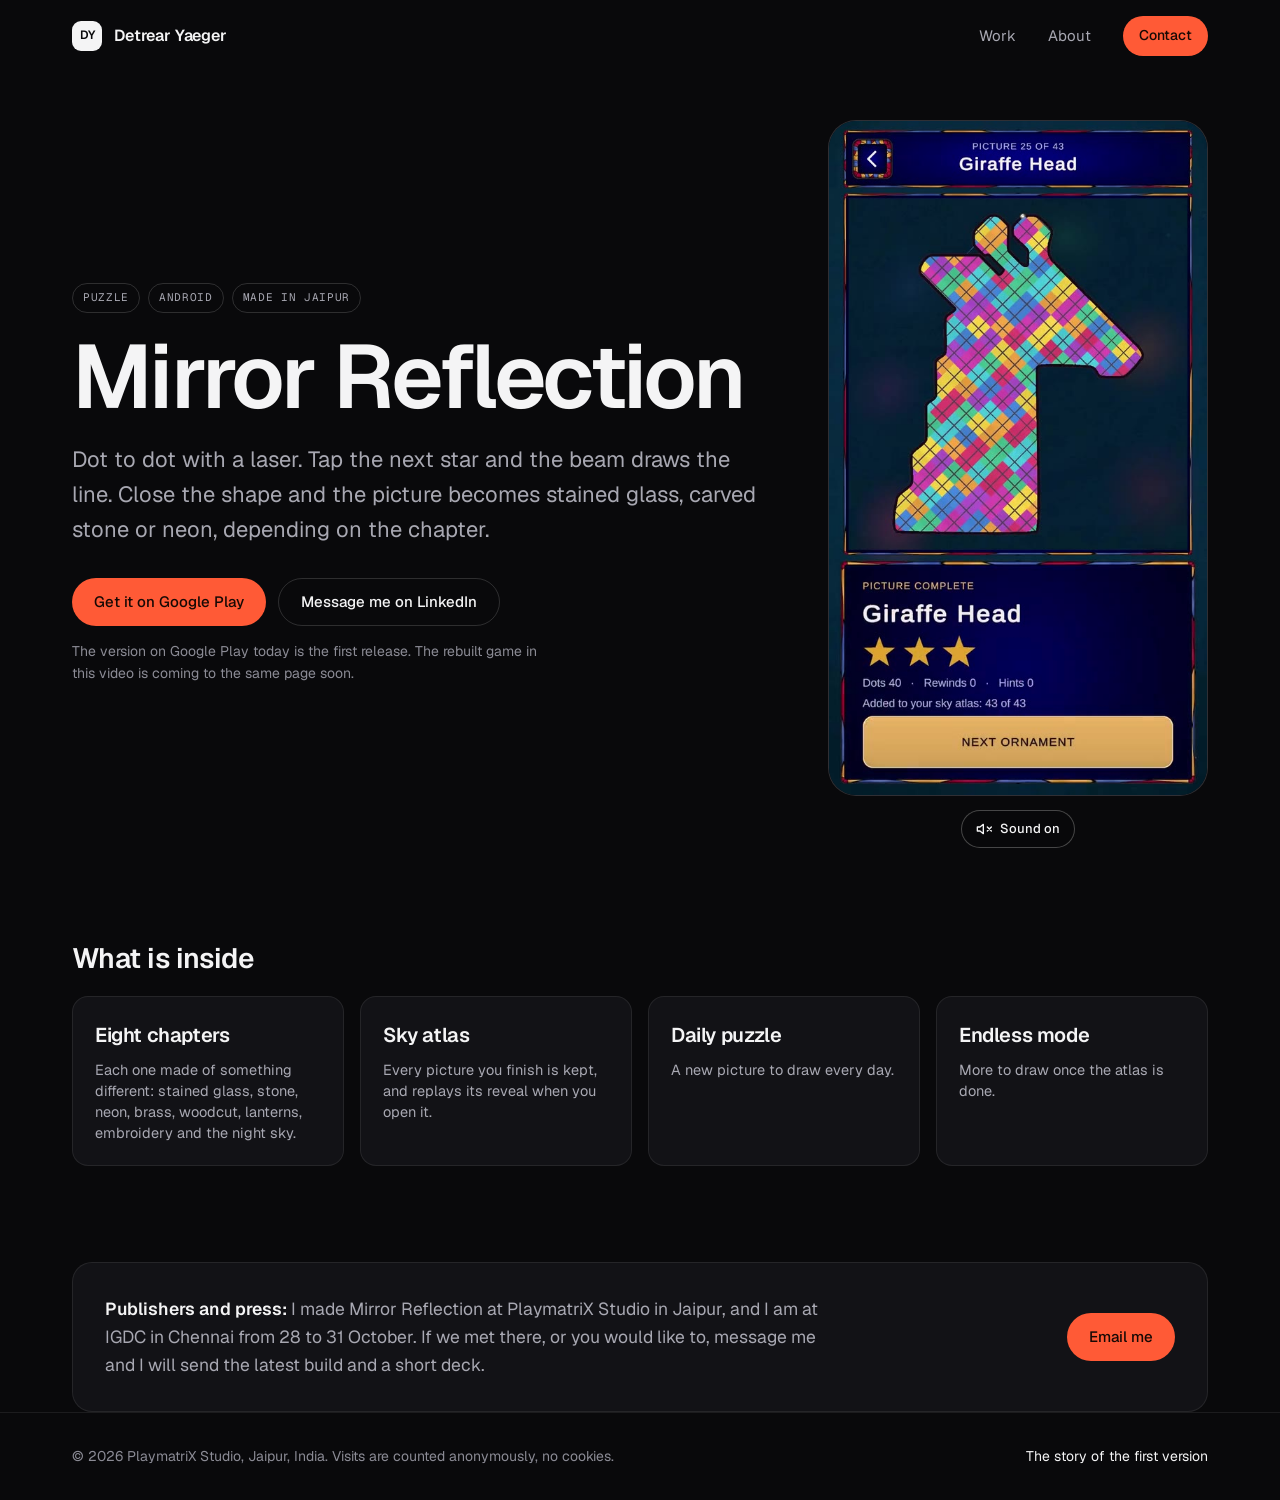
==== mirror/index.html @ 01a543ed "Add /mirror/ page for the IGDC visiting card QR code Gameplay video of the rebuild with a sound togg" ====
<!DOCTYPE html>
<html lang="en">
<head>
<meta charset="UTF-8">
<meta name="viewport" content="width=device-width, initial-scale=1.0">
<title>Mirror Reflection | Laser dot to dot puzzle</title>
<meta name="description" content="Dot to dot with a laser. Tap the next star, the beam draws the line, and every finished picture becomes stained glass, carved stone or neon. A puzzle game from PlaymatriX Studio, Jaipur.">
<meta name="theme-color" content="#09090b">
<link rel="canonical" href="https://aayush-jangir.github.io/mirror/">
<meta property="og:type" content="website">
<meta property="og:url" content="https://aayush-jangir.github.io/mirror/">
<meta property="og:title" content="Mirror Reflection | Laser dot to dot puzzle">
<meta property="og:description" content="Tap the next star, the beam draws the line, and every finished picture becomes stained glass, carved stone or neon.">
<meta property="og:image" content="https://aayush-jangir.github.io/mirror/rebuild-poster.jpg">
<meta name="twitter:card" content="summary_large_image">
<link rel="icon" href="data:image/svg+xml,%3Csvg xmlns='http://www.w3.org/2000/svg' viewBox='0 0 64 64'%3E%3Crect width='64' height='64' rx='16' fill='%23f4f4f5'/%3E%3Ctext x='32' y='42' font-family='Arial,sans-serif' font-weight='700' font-size='26' text-anchor='middle' fill='%2309090b'%3EDY%3C/text%3E%3C/svg%3E">
<link rel="preload" as="font" type="font/woff2" href="../assets/fonts/geist-latin.woff2" crossorigin>
<link rel="stylesheet" href="../assets/site.css">
<style>
.mr{padding:calc(var(--nav) + 48px) 0 0}
.mr-grid{display:grid;grid-template-columns:1fr 380px;gap:64px;align-items:center}
.mr h1{font-size:clamp(44px,7vw,96px);margin:18px 0 20px}
.mr .lede{font-size:clamp(18px,1.8vw,22px);max-width:46ch}
.mr-cta{display:flex;gap:12px;flex-wrap:wrap;margin-top:30px}
.mr-note{margin-top:14px;font-size:14px;color:var(--faint);max-width:52ch}
.phone{position:relative;width:100%;max-width:380px;margin:0 auto;border-radius:28px;overflow:hidden;border:1px solid var(--line-2);background:#0b0b10;aspect-ratio:9/16}
.phone video{display:block;width:100%;height:100%;object-fit:cover}
.sound{margin:14px auto 0;height:38px;padding:0 14px;border-radius:999px;border:1px solid rgba(255,255,255,.25);background:rgba(9,9,11,.72);color:#f4f4f5;font:500 13px/1 var(--sans,inherit);cursor:pointer;display:flex;align-items:center;gap:8px}
.sound svg{width:16px;height:16px}
.tiles{display:grid;grid-template-columns:repeat(4,1fr);gap:16px}
.tiles div{border:1px solid var(--line);border-radius:16px;padding:22px;background:var(--panel)}
.tiles b{display:block;font-size:20px;font-weight:600;letter-spacing:-.02em}
.tiles span{display:block;margin-top:8px;font-size:14.5px;color:var(--muted);line-height:1.45}
.mr-sec{padding-top:96px}
.mr-sec h2{font-size:28px;letter-spacing:-.02em;margin-bottom:24px}
.mr-pub{border:1px solid var(--line);border-radius:20px;padding:32px;background:var(--panel);display:grid;grid-template-columns:1fr auto;gap:24px;align-items:center}
.mr-pub p{font-size:17.5px;color:var(--muted);max-width:60ch}
.mr-pub p b{color:var(--text);font-weight:600}
@media (max-width:900px){
  .mr-grid{grid-template-columns:1fr;gap:36px}
  .mr-media{order:-1}
  .phone{max-width:320px}
  .tiles{grid-template-columns:1fr 1fr}
  .mr-pub{grid-template-columns:1fr}
}
@media (max-width:480px){.tiles{grid-template-columns:1fr}.mr{padding-top:calc(var(--nav) + 24px)}.mr h1{margin-top:6px}.phone{width:min(300px,calc(58vh * 9 / 16))}}
</style>
<script>try{if(/[?&]notrack=1/.test(location.search))localStorage.setItem("umami.disabled","1");if(/[?&]notrack=0/.test(location.search))localStorage.removeItem("umami.disabled")}catch(e){}</script>
<script defer src="https://cloud.umami.is/script.js" data-website-id="705c406c-0e98-4e67-8807-836dae8fff15" data-domains="aayush-jangir.github.io"></script>
</head>
<body>
<header class="nav">
  <div class="wrap">
    <a href="../" class="logo" aria-label="Detrear Yaeger, home"><i>DY</i>Detrear Yaeger</a>
    <nav class="nav-links" id="navLinks">
      <a href="../#work">Work</a>
      <a href="../#about">About</a>
      <a href="../#contact" class="btn btn-accent btn-sm">Contact</a>
    </nav>
    <button class="menu" aria-label="Open menu" aria-expanded="false" aria-controls="navLinks"><svg viewBox="0 0 24 24" width="20" height="20" fill="none" stroke="currentColor" stroke-width="2" stroke-linecap="round"><path d="M4 7h16M4 12h16M4 17h16"/></svg></button>
  </div>
</header>
<main>
<section class="mr">
  <div class="wrap mr-grid">
    <div>
      <div class="tags"><span class="tag">Puzzle</span><span class="tag">Android</span><span class="tag">Made in Jaipur</span></div>
      <h1>Mirror Reflection</h1>
      <p class="lede">Dot to dot with a laser. Tap the next star and the beam draws the line. Close the shape and the picture becomes stained glass, carved stone or neon, depending on the chapter.</p>
      <div class="mr-cta">
        <a class="btn btn-accent" href="https://play.google.com/store/apps/details?id=com.playmatrixstudio.mirrorreflection" target="_blank" rel="noopener" data-umami-event="play-click" data-umami-event-page="mirror-qr">Get it on Google Play</a>
        <a class="btn btn-line" href="https://www.linkedin.com/in/aayush-jangir-20b62a202" target="_blank" rel="noopener" data-umami-event="outbound-linkedin" data-umami-event-page="mirror-qr">Message me on LinkedIn</a>
      </div>
      <p class="mr-note" id="playNote">The version on Google Play today is the first release. The rebuilt game in this video is coming to the same page soon.</p>
    </div>
    <div class="mr-media">
      <div class="phone">
        <video id="clip" src="rebuild.mp4" poster="rebuild-poster.jpg" autoplay muted loop playsinline preload="metadata" aria-label="Mirror Reflection gameplay: a heart and a stained glass giraffe drawn with a laser, then the sky atlas"></video>
      </div>
      <button class="sound" id="sound" type="button" aria-pressed="false"><svg viewBox="0 0 24 24" fill="none" stroke="currentColor" stroke-width="2" stroke-linecap="round" stroke-linejoin="round"><path d="M11 5 6 9H2v6h4l5 4z"/><path d="m23 9-6 6M17 9l6 6"/></svg><span>Sound on</span></button>
    </div>
  </div>
</section>

<section class="wrap mr-sec">
  <h2>What is inside</h2>
  <div class="tiles">
    <div><b>Eight chapters</b><span>Each one made of something different: stained glass, stone, neon, brass, woodcut, lanterns, embroidery and the night sky.</span></div>
    <div><b>Sky atlas</b><span>Every picture you finish is kept, and replays its reveal when you open it.</span></div>
    <div><b>Daily puzzle</b><span>A new picture to draw every day.</span></div>
    <div><b>Endless mode</b><span>More to draw once the atlas is done.</span></div>
  </div>
</section>

<section class="wrap mr-sec">
  <div class="mr-pub">
    <p><b>Publishers and press:</b> I made Mirror Reflection at PlaymatriX Studio in Jaipur, and I am at IGDC in Chennai from 28 to 31 October. If we met there, or you would like to, message me and I will send the latest build and a short deck.</p>
    <a class="btn btn-accent" href="mailto:detrearyaeger@gmail.com?subject=Mirror%20Reflection" data-umami-event="email-click" data-umami-event-door="mirror-qr">Email me</a>
  </div>
</section>
</main>
<footer>
  <div class="wrap">
    <span>© 2026 PlaymatriX Studio, Jaipur, India. Visits are counted anonymously, no cookies.</span>
    <span><a href="../work/mirror-reflection.html" style="color:var(--text)">The story of the first version</a></span>
  </div>
</footer>
<script src="../assets/site.js"></script>
<script>
(function(){
  var v=document.getElementById('clip'),b=document.getElementById('sound');
  if(!v||!b)return;
  b.addEventListener('click',function(){
    v.muted=!v.muted;
    if(!v.muted){v.currentTime=0;v.play();}
    b.setAttribute('aria-pressed',String(!v.muted));
    b.querySelector('span').textContent=v.muted?'Sound on':'Sound off';
    if(window.umami&&!v.muted)umami.track('mirror-sound');
  });
})();
</script>
</body>
</html>
---- assets/site.css ----
/* Detrear Yaeger portfolio. One family (Geist), one accent, footage carries the colour. */
@font-face{font-family:'Geist';font-style:normal;font-weight:400 600;font-display:swap;src:url(fonts/geist-latin.woff2) format('woff2')}
@font-face{font-family:'Geist Mono';font-style:normal;font-weight:400 500;font-display:swap;src:url(fonts/geist-mono-latin.woff2) format('woff2')}
:root{
  --bg:#09090b;--bg-2:#0e0e11;--panel:#121216;--panel-2:#17171c;
  --line:rgba(255,255,255,.08);--line-2:rgba(255,255,255,.15);
  --text:#f4f4f5;--muted:#a8a8b2;--faint:#8b8b95;
  --accent:#ff5a36;--accent-2:#ff7a5c;--live:#3ddc84;
  --max:1200px;--r:16px;
  --sans:'Geist',system-ui,-apple-system,'Segoe UI',sans-serif;--mono:'Geist Mono',ui-monospace,Consolas,monospace;
  --nav:72px;
}
*{box-sizing:border-box;margin:0;padding:0;-webkit-user-select:none;user-select:none}
input,textarea{-webkit-user-select:text;user-select:text}
::selection{background:transparent}
img,svg,video{-webkit-user-drag:none;user-drag:none;display:block;max-width:100%}
html{scroll-behavior:smooth;-webkit-text-size-adjust:100%}
[id]{scroll-margin-top:calc(var(--nav) + 40px)}
body{background:var(--bg);color:var(--text);font-family:var(--sans);font-size:17px;line-height:1.6;-webkit-font-smoothing:antialiased;overflow-x:hidden}
a{color:inherit;text-decoration:none}
:focus-visible{outline:2px solid var(--accent);outline-offset:3px;border-radius:6px}
.wrap{max-width:var(--max);margin:0 auto;padding:0 32px}
.label{font-family:var(--mono);font-size:12px;letter-spacing:.12em;text-transform:uppercase;color:var(--faint)}
.label.accent{color:var(--accent)}
h1,h2,h3,h4{font-weight:600;letter-spacing:-.035em;line-height:1.02}
p{color:var(--muted)}
p strong,li strong{color:var(--text);font-weight:500}
.rule{border:0;border-top:1px solid var(--line);margin:0}

/* buttons */
.btn{display:inline-flex;align-items:center;justify-content:center;gap:10px;height:48px;padding:0 22px;border-radius:999px;font-size:15px;font-weight:500;white-space:nowrap;transition:background .2s,border-color .2s,transform .2s,color .2s;cursor:pointer;border:0;font-family:inherit}
.btn svg{width:16px;height:16px;flex:none}
.btn-accent{background:var(--accent);color:#170905}
.btn-accent:hover{background:var(--accent-2);transform:translateY(-1px)}
.btn-line{background:transparent;color:var(--text);border:1px solid var(--line-2)}
.btn-line:hover{border-color:rgba(255,255,255,.35);transform:translateY(-1px)}
.btn-sm{height:40px;padding:0 16px;font-size:14px}
.link{display:inline-flex;align-items:center;gap:8px;color:var(--text);font-weight:500;font-size:15px;border-bottom:1px solid var(--line-2);padding-bottom:3px;transition:border-color .2s,gap .2s}
.link:hover{border-color:var(--accent);gap:12px}
.link svg{width:14px;height:14px}

/* nav */
.nav{position:fixed;inset:0 0 auto;z-index:60;height:var(--nav);transition:background .3s,border-color .3s;border-bottom:1px solid transparent}
.nav.solid{background:rgba(9,9,11,.8);-webkit-backdrop-filter:blur(16px);backdrop-filter:blur(16px);border-bottom-color:var(--line)}
.nav .wrap{height:100%;display:flex;align-items:center;justify-content:space-between}
.logo{display:flex;align-items:center;gap:12px;font-weight:600;font-size:16px;letter-spacing:-.01em}
.logo i{width:30px;height:30px;border-radius:9px;background:var(--text);color:var(--bg);display:grid;place-items:center;font-style:normal;font-size:12px;font-weight:700;letter-spacing:0}
.nav-links{display:flex;align-items:center;gap:32px;font-size:15px;color:var(--muted)}
.nav-links a:not(.btn):hover{color:var(--text)}
.menu{display:none;width:44px;height:44px;border-radius:12px;border:1px solid var(--line-2);background:none;color:var(--text);align-items:center;justify-content:center;cursor:pointer}

/* hero */
.hero{padding:calc(var(--nav) + 96px) 0 0}
.hero .label{margin-bottom:28px;display:flex;align-items:center;gap:10px}
.hero .label b{width:7px;height:7px;border-radius:50%;background:var(--live);box-shadow:0 0 0 4px rgba(61,220,132,.15);display:inline-block}
.hero h1{font-size:clamp(42px,6.2vw,90px);max-width:19ch}
.hero h1 span{color:var(--faint)}
.hero-row{display:flex;justify-content:space-between;align-items:flex-end;gap:48px;margin-top:40px;flex-wrap:wrap}
.hero-row p{font-size:19px;max-width:46ch}
.hero-cta{display:flex;gap:12px;flex-wrap:wrap}
.reel{position:relative;margin-top:72px;border-radius:22px;overflow:hidden;background:#000;aspect-ratio:16/9;border:1px solid var(--line);cursor:pointer}
.reel video,.reel img{width:100%;height:100%;object-fit:cover}
.reel-play{position:absolute;left:24px;top:24px;display:flex;align-items:center;gap:12px;padding:10px 18px 10px 10px;border-radius:999px;background:rgba(9,9,11,.72);-webkit-backdrop-filter:blur(10px);backdrop-filter:blur(10px);border:1px solid var(--line-2);font-size:14px;font-weight:500}
.reel-play i{width:34px;height:34px;border-radius:50%;background:var(--accent);display:grid;place-items:center;color:#170905}
.reel-play i svg{width:14px;height:14px;margin-left:2px}

/* proof strip */
.proof{display:grid;grid-template-columns:repeat(4,1fr);margin-top:72px;border-top:1px solid var(--line);border-bottom:1px solid var(--line)}
.proof div{padding:32px 28px 30px;border-left:1px solid var(--line)}
.proof div:first-child{border-left:0;padding-left:0}
.proof b{display:block;font-size:clamp(30px,3.4vw,44px);font-weight:600;letter-spacing:-.04em;line-height:1}
.proof span{display:block;margin-top:10px;font-size:14px;color:var(--faint)}

/* sections */
.sec{padding:140px 0}
.sec-head{display:grid;grid-template-columns:1.35fr 1fr;gap:48px;align-items:end;margin-bottom:64px}
.sec-head h2{font-size:clamp(36px,5vw,64px);margin-top:18px}
.sec-head p{max-width:44ch;justify-self:end}

/* doors */
.doors{display:grid;grid-template-columns:1fr 1fr;gap:20px}
.door{position:relative;padding:44px;border:1px solid var(--line);border-radius:22px;background:linear-gradient(180deg,var(--panel),var(--bg-2));display:flex;flex-direction:column;min-height:420px;overflow:hidden}
.door::after{content:"";position:absolute;right:-120px;top:-120px;width:320px;height:320px;border-radius:50%;background:radial-gradient(closest-side,rgba(255,90,54,.14),transparent);pointer-events:none}
.door h3{font-size:clamp(28px,2.8vw,38px);margin:20px 0 14px;max-width:16ch}
.door ul{list-style:none;display:grid;gap:12px;margin:18px 0 36px}
.door li{display:flex;gap:12px;font-size:15.5px;color:var(--muted)}
.door li svg{width:18px;height:18px;color:var(--accent);flex:none;margin-top:3px}
.door .btns{margin-top:auto;display:flex;gap:12px;flex-wrap:wrap}

/* work rows */
.group-label{display:flex;align-items:center;gap:16px;margin:0 0 28px}
.group-label::after{content:"";flex:1;height:1px;background:var(--line)}
.group+.group{margin-top:96px}
.work{display:grid;grid-template-columns:1.35fr 1fr;gap:56px;align-items:center;padding:28px 0}
.work+.work{margin-top:56px}
.work.flip{grid-template-columns:1fr 1.35fr}
.work.flip .media{order:2}
.media{position:relative;border-radius:18px;overflow:hidden;background:#000;aspect-ratio:16/10;border:1px solid var(--line)}
.media video,.media>img{width:100%;height:100%;object-fit:cover;transition:transform .8s cubic-bezier(.2,.7,.2,1)}
a.work:hover .media video,a.work:hover .media>img{transform:scale(1.025)}
.media .chrome{position:absolute;inset:0;display:flex;flex-direction:column}
.media .chrome-bar{height:30px;flex:none;background:#1b1b20;display:flex;align-items:center;gap:6px;padding:0 14px;border-bottom:1px solid var(--line)}
.media .chrome-bar i{width:9px;height:9px;border-radius:50%;background:#3a3a42}
.media .chrome-bar span{margin-left:10px;font-family:var(--mono);font-size:11px;color:var(--faint)}
.media .chrome video{flex:1;min-height:0;object-position:top center}
.media .kb{animation:kb 18s ease-in-out infinite alternate}
@keyframes kb{from{transform:scale(1)}to{transform:scale(1.07)}}
.work-body .label{display:flex;gap:14px}
.work-body h3{font-size:clamp(32px,3.6vw,48px);margin:16px 0 10px}
.work-body .role{font-size:15px;color:var(--faint);margin-bottom:18px}
.work-body p{margin-bottom:26px}
.stat-row{display:flex;gap:36px;margin-bottom:32px;flex-wrap:wrap}
.stat-row div b{display:block;font-size:28px;font-weight:600;letter-spacing:-.03em;line-height:1.1}
.stat-row div span{font-size:13px;color:var(--faint)}
.tags{display:flex;gap:8px;flex-wrap:wrap}
.tag{font-family:var(--mono);font-size:11px;letter-spacing:.06em;text-transform:uppercase;padding:5px 10px;border-radius:999px;border:1px solid var(--line-2);color:var(--muted);white-space:nowrap}
.tag.live{color:var(--live);border-color:rgba(61,220,132,.32)}

/* tools list */
.tools{border-top:1px solid var(--line)}
.tool{display:grid;grid-template-columns:150px 1fr 1.35fr 260px;gap:32px;align-items:center;padding:28px 0;border-bottom:1px solid var(--line)}
.tool-art{width:150px;height:84px;border-radius:12px;overflow:hidden;background:#09090f;border:1px solid var(--line)}
.tool-art svg{width:100%;height:100%}
.tool h3{font-size:22px;letter-spacing:-.02em}
.tool .eng{font-size:13px;color:var(--faint);margin-top:6px;font-family:var(--mono)}
.tool p{font-size:15px}
.tool .acts{display:flex;gap:8px;flex-wrap:wrap;justify-content:flex-end}

/* about */
.about{display:grid;grid-template-columns:1.25fr .75fr;gap:72px}
.about h2{font-size:clamp(36px,5vw,64px);margin:18px 0 32px}
.about-text p{font-size:18px;margin-bottom:20px;max-width:58ch}
.facts{border-top:1px solid var(--line);align-self:start;margin-top:12px}
.facts div{display:flex;justify-content:space-between;gap:20px;padding:16px 0;border-bottom:1px solid var(--line);font-size:15px}
.facts div span:first-child{color:var(--faint);flex:none}
.facts div span:last-child{text-align:right}

/* contact */
.contact{padding:40px 0 140px}
.contact-box{position:relative;overflow:hidden;border:1px solid var(--line-2);border-radius:28px;padding:88px 64px;background:radial-gradient(120% 140% at 50% -20%,rgba(255,90,54,.18),transparent 55%),var(--bg-2)}
.contact-box h2{font-size:clamp(40px,6vw,80px);max-width:14ch;margin:20px 0 22px}
.contact-box>p{font-size:19px;max-width:48ch;margin-bottom:40px}
.contact-grid{display:grid;grid-template-columns:1fr 1fr;gap:16px;margin-bottom:40px}
.contact-card{display:flex;justify-content:space-between;align-items:center;gap:20px;padding:24px 26px;border:1px solid var(--line-2);border-radius:18px;background:rgba(255,255,255,.02);transition:border-color .2s,background .2s}
.contact-card:hover{border-color:var(--accent);background:rgba(255,90,54,.05)}
.contact-card b{display:block;font-size:19px;font-weight:600;letter-spacing:-.02em}
.contact-card span{font-size:14px;color:var(--faint)}
.contact-card svg{width:20px;height:20px;flex:none;color:var(--accent)}
.socials{display:flex;gap:10px;flex-wrap:wrap;align-items:center}
.socials .mail{font-size:16px;color:var(--text);margin-right:14px;font-weight:500}
.soc{display:inline-flex;align-items:center;gap:8px;height:40px;padding:0 16px;border-radius:999px;border:1px solid var(--line);color:var(--muted);font-size:14px;transition:color .2s,border-color .2s}
.soc:hover{color:var(--text);border-color:var(--line-2)}
.soc svg{width:15px;height:15px}

footer{border-top:1px solid var(--line);padding:32px 0;font-size:14px;color:var(--faint)}
footer .wrap{display:flex;justify-content:space-between;gap:16px;flex-wrap:wrap}

/* case pages */
.case-hero{padding:calc(var(--nav) + 64px) 0 0}
.back{display:inline-flex;align-items:center;gap:8px;font-size:14px;color:var(--muted);margin-bottom:48px}
.back:hover{color:var(--text)}
.back svg{width:14px;height:14px}
.case-hero h1{font-size:clamp(48px,8vw,112px);margin:18px 0 22px}
.case-hero .lede{font-size:clamp(19px,1.8vw,22px);max-width:52ch}
.meta{display:grid;grid-template-columns:repeat(4,1fr);gap:32px;margin-top:56px;padding:28px 0;border-top:1px solid var(--line);border-bottom:1px solid var(--line)}
.meta b{display:block;font-size:12px;font-family:var(--mono);letter-spacing:.1em;text-transform:uppercase;color:var(--faint);font-weight:400;margin-bottom:8px}
.meta span{font-size:15px}
.case-media{margin-top:56px;border-radius:22px;overflow:hidden;border:1px solid var(--line);background:#000}
.case-media video,.case-media img{width:100%;height:auto}
.case-body{display:grid;grid-template-columns:260px 1fr;gap:64px;padding-top:110px}
.case-body+.case-body{padding-top:88px}
.case-body h2{font-size:28px;letter-spacing:-.02em;position:sticky;top:calc(var(--nav) + 32px);align-self:start}
.case-body .text p{font-size:18.5px;margin-bottom:22px;max-width:62ch}
.case-body .text ul{list-style:none;display:grid;gap:14px;margin:6px 0 26px}
.case-body .text li{display:flex;gap:14px;font-size:17px;color:var(--muted)}
.case-body .text li svg{width:18px;height:18px;color:var(--accent);flex:none;margin-top:5px}
.results{display:grid;grid-template-columns:repeat(3,1fr);gap:16px;margin:8px 0 26px}
.results div{border:1px solid var(--line);border-radius:16px;padding:24px;background:var(--panel)}
.results b{display:block;font-size:34px;font-weight:600;letter-spacing:-.04em;line-height:1.05}
.results span{display:block;margin-top:8px;font-size:14px;color:var(--faint);line-height:1.4}
.gallery{display:grid;grid-template-columns:repeat(5,1fr);gap:12px;margin-top:8px}
.gallery img{border-radius:12px;border:1px solid var(--line);aspect-ratio:9/16;object-fit:cover;width:100%;cursor:zoom-in}
.next{display:flex;justify-content:space-between;align-items:center;gap:24px;margin-top:140px;padding:48px 0;border-top:1px solid var(--line);border-bottom:1px solid var(--line)}
.next span{font-size:14px;color:var(--faint)}
.next h3{font-size:clamp(30px,4vw,52px);margin-top:8px}
.next svg{width:40px;height:40px;color:var(--accent);flex:none;transition:transform .3s}
.next:hover svg{transform:translateX(8px)}

/* lightbox and reel modal */
.modal{position:fixed;inset:0;z-index:100;background:rgba(0,0,0,.9);display:flex;align-items:center;justify-content:center;padding:32px;opacity:0;visibility:hidden;transition:opacity .25s,visibility .25s}
.modal.on{opacity:1;visibility:visible}
.modal video,.modal img{max-width:min(1280px,100%);max-height:100%;border-radius:14px}
.modal-x{position:absolute;top:20px;right:20px;width:44px;height:44px;border-radius:12px;border:1px solid var(--line-2);background:rgba(9,9,11,.7);color:var(--text);display:grid;place-items:center;cursor:pointer}
.modal-x svg{width:18px;height:18px}

/* reveal */
.js .rv{opacity:0;transform:translateY(22px);transition:opacity .8s cubic-bezier(.2,.7,.2,1),transform .8s cubic-bezier(.2,.7,.2,1)}
.js .rv.in{opacity:1;transform:none}
@media (prefers-reduced-motion:reduce){html{scroll-behavior:auto}.js .rv{opacity:1;transform:none;transition:none}.media .kb{animation:none}*{transition:none!important}}

/* responsive */
@media (max-width:1040px){
  .tool{grid-template-columns:120px 1fr;gap:20px}
  .tool-art{width:120px;height:68px}
  .tool p{grid-column:1/-1}
  .tool .acts{grid-column:1/-1;justify-content:flex-start}
  .about{grid-template-columns:1fr;gap:40px}
}
@media (max-width:900px){
  :root{--nav:64px}
  .wrap{padding:0 20px}
  .nav-links{display:none;position:absolute;top:var(--nav);left:0;right:0;flex-direction:column;align-items:stretch;gap:0;background:rgba(9,9,11,.97);border-bottom:1px solid var(--line);padding:6px 20px 20px}
  .nav-links.open{display:flex}
  .nav-links a{padding:15px 0;border-bottom:1px solid var(--line);color:var(--text);font-size:17px}
  .nav-links .btn{margin-top:16px;border-bottom:0}
  .menu{display:inline-flex}
  .sec{padding:96px 0}
  .sec-head{grid-template-columns:1fr;gap:20px;margin-bottom:44px}
  .sec-head p{justify-self:start}
  .doors{grid-template-columns:1fr}
  .door{padding:32px 26px;min-height:0}
  .work,.work.flip{grid-template-columns:1fr;gap:28px}
  .work.flip .media{order:0}
  .proof{grid-template-columns:1fr 1fr}
  .proof div{padding:24px 18px}
  .proof div:nth-child(3){border-left:0;padding-left:0}
  .proof div:nth-child(-n+2){border-bottom:1px solid var(--line)}
  .contact-box{padding:56px 24px}
  .contact-grid{grid-template-columns:1fr}
  .meta{grid-template-columns:1fr 1fr;gap:24px}
  .case-body{grid-template-columns:1fr;gap:20px;padding-top:72px}
  .case-body h2{position:static}
  .results{grid-template-columns:1fr 1fr}
  .gallery{grid-template-columns:repeat(3,1fr)}
  .next{margin-top:96px}
}
@media (max-width:560px){
  body{font-size:16px}
  .hero{padding-top:calc(var(--nav) + 64px)}
  .hero-row p{font-size:17px}
  .hero-cta .btn{flex:1}
  .reel{margin-top:48px;border-radius:16px}
  .reel-play{display:none}
  .proof{margin-top:48px}
  .stat-row{gap:24px}
  .results{grid-template-columns:1fr}
  .gallery{grid-template-columns:repeat(2,1fr)}
  .socials .mail{width:100%;margin:0 0 8px}
}
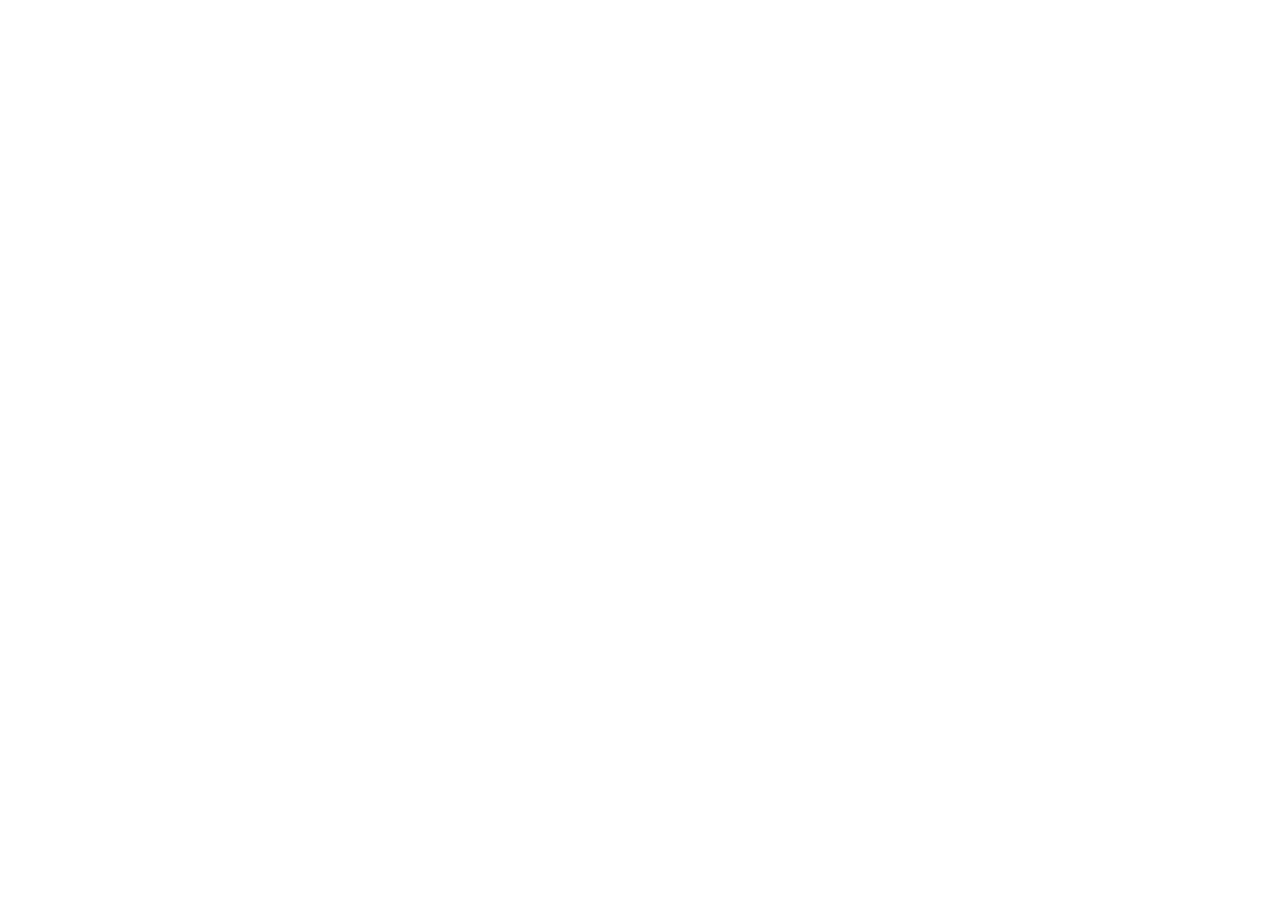
==== commit 88f8fafb: "The site has moved to aayushjangir.com: every page forwards to its match there, query string kept ap" ====
--- a/mirror/index.html
+++ b/mirror/index.html
@@ -3,121 +3,17 @@
 <head>
 <meta charset="UTF-8">
 <meta name="viewport" content="width=device-width, initial-scale=1.0">
-<title>Mirror Reflection | Laser dot to dot puzzle</title>
-<meta name="description" content="Dot to dot with a laser. Tap the next star, the beam draws the line, and every finished picture becomes stained glass, carved stone or neon. A puzzle game from PlaymatriX Studio, Jaipur.">
-<meta name="theme-color" content="#09090b">
-<link rel="canonical" href="https://aayush-jangir.github.io/mirror/">
-<meta property="og:type" content="website">
-<meta property="og:url" content="https://aayush-jangir.github.io/mirror/">
-<meta property="og:title" content="Mirror Reflection | Laser dot to dot puzzle">
-<meta property="og:description" content="Tap the next star, the beam draws the line, and every finished picture becomes stained glass, carved stone or neon.">
-<meta property="og:image" content="https://aayush-jangir.github.io/mirror/rebuild-poster.jpg">
-<meta name="twitter:card" content="summary_large_image">
-<link rel="icon" href="data:image/svg+xml,%3Csvg xmlns='http://www.w3.org/2000/svg' viewBox='0 0 64 64'%3E%3Crect width='64' height='64' rx='16' fill='%23f4f4f5'/%3E%3Ctext x='32' y='42' font-family='Arial,sans-serif' font-weight='700' font-size='26' text-anchor='middle' fill='%2309090b'%3EDY%3C/text%3E%3C/svg%3E">
-<link rel="preload" as="font" type="font/woff2" href="../assets/fonts/geist-latin.woff2" crossorigin>
-<link rel="stylesheet" href="../assets/site.css">
-<style>
-.mr{padding:calc(var(--nav) + 48px) 0 0}
-.mr-grid{display:grid;grid-template-columns:1fr 380px;gap:64px;align-items:center}
-.mr h1{font-size:clamp(44px,7vw,96px);margin:18px 0 20px}
-.mr .lede{font-size:clamp(18px,1.8vw,22px);max-width:46ch}
-.mr-cta{display:flex;gap:12px;flex-wrap:wrap;margin-top:30px}
-.mr-note{margin-top:14px;font-size:14px;color:var(--faint);max-width:52ch}
-.phone{position:relative;width:100%;max-width:380px;margin:0 auto;border-radius:28px;overflow:hidden;border:1px solid var(--line-2);background:#0b0b10;aspect-ratio:9/16}
-.phone video{display:block;width:100%;height:100%;object-fit:cover}
-.sound{margin:14px auto 0;height:38px;padding:0 14px;border-radius:999px;border:1px solid rgba(255,255,255,.25);background:rgba(9,9,11,.72);color:#f4f4f5;font:500 13px/1 var(--sans,inherit);cursor:pointer;display:flex;align-items:center;gap:8px}
-.sound svg{width:16px;height:16px}
-.tiles{display:grid;grid-template-columns:repeat(4,1fr);gap:16px}
-.tiles div{border:1px solid var(--line);border-radius:16px;padding:22px;background:var(--panel)}
-.tiles b{display:block;font-size:20px;font-weight:600;letter-spacing:-.02em}
-.tiles span{display:block;margin-top:8px;font-size:14.5px;color:var(--muted);line-height:1.45}
-.mr-sec{padding-top:96px}
-.mr-sec h2{font-size:28px;letter-spacing:-.02em;margin-bottom:24px}
-.mr-pub{border:1px solid var(--line);border-radius:20px;padding:32px;background:var(--panel);display:grid;grid-template-columns:1fr auto;gap:24px;align-items:center}
-.mr-pub p{font-size:17.5px;color:var(--muted);max-width:60ch}
-.mr-pub p b{color:var(--text);font-weight:600}
-@media (max-width:900px){
-  .mr-grid{grid-template-columns:1fr;gap:36px}
-  .mr-media{order:-1}
-  .phone{max-width:320px}
-  .tiles{grid-template-columns:1fr 1fr}
-  .mr-pub{grid-template-columns:1fr}
-}
-@media (max-width:480px){.tiles{grid-template-columns:1fr}.mr{padding-top:calc(var(--nav) + 24px)}.mr h1{margin-top:6px}.phone{width:min(300px,calc(58vh * 9 / 16))}}
-</style>
-<script>try{if(/[?&]notrack=1/.test(location.search))localStorage.setItem("umami.disabled","1");if(/[?&]notrack=0/.test(location.search))localStorage.removeItem("umami.disabled")}catch(e){}</script>
-<script defer src="https://cloud.umami.is/script.js" data-website-id="705c406c-0e98-4e67-8807-836dae8fff15" data-domains="aayush-jangir.github.io"></script>
+<!-- This page has moved to aayushjangir.com (19 Oct 2026). Every old link, and the QR codes already given out, land
+     on the same page there, with their ?utm_source kept. The old site's files (app-ads.txt, the pictures and videos)
+     stay here. -->
+<title>Aayush Jangir has moved to aayushjangir.com</title>
+<link rel="canonical" href="https://aayushjangir.com/work/mirror-reflection/">
+<meta name="robots" content="noindex">
+<meta http-equiv="refresh" content="0; url=https://aayushjangir.com/work/mirror-reflection/">
+<script>location.replace("https://aayushjangir.com/work/mirror-reflection/" + location.search + location.hash);</script>
+<style>body{margin:0;min-height:100vh;display:grid;place-items:center;background:#0d1024;color:#ece6d7;font:16px/1.5 system-ui,sans-serif}a{color:#e0a33c}</style>
 </head>
 <body>
-<header class="nav">
-  <div class="wrap">
-    <a href="../" class="logo" aria-label="Detrear Yaeger, home"><i>DY</i>Detrear Yaeger</a>
-    <nav class="nav-links" id="navLinks">
-      <a href="../#work">Work</a>
-      <a href="../#about">About</a>
-      <a href="../#contact" class="btn btn-accent btn-sm">Contact</a>
-    </nav>
-    <button class="menu" aria-label="Open menu" aria-expanded="false" aria-controls="navLinks"><svg viewBox="0 0 24 24" width="20" height="20" fill="none" stroke="currentColor" stroke-width="2" stroke-linecap="round"><path d="M4 7h16M4 12h16M4 17h16"/></svg></button>
-  </div>
-</header>
-<main>
-<section class="mr">
-  <div class="wrap mr-grid">
-    <div>
-      <div class="tags"><span class="tag">Puzzle</span><span class="tag">Android</span><span class="tag">Made in Jaipur</span></div>
-      <h1>Mirror Reflection</h1>
-      <p class="lede">Dot to dot with a laser. Tap the next star and the beam draws the line. Close the shape and the picture becomes stained glass, carved stone or neon, depending on the chapter.</p>
-      <div class="mr-cta">
-        <a class="btn btn-accent" href="https://play.google.com/store/apps/details?id=com.playmatrixstudio.mirrorreflection" target="_blank" rel="noopener" data-umami-event="play-click" data-umami-event-page="mirror-qr">Get it on Google Play</a>
-        <a class="btn btn-line" href="https://www.linkedin.com/in/aayush-jangir-20b62a202" target="_blank" rel="noopener" data-umami-event="outbound-linkedin" data-umami-event-page="mirror-qr">Message me on LinkedIn</a>
-      </div>
-      <p class="mr-note" id="playNote">The version on Google Play today is the first release. The rebuilt game in this video is coming to the same page soon.</p>
-    </div>
-    <div class="mr-media">
-      <div class="phone">
-        <video id="clip" src="rebuild.mp4" poster="rebuild-poster.jpg" autoplay muted loop playsinline preload="metadata" aria-label="Mirror Reflection gameplay: a heart and a stained glass giraffe drawn with a laser, then the sky atlas"></video>
-      </div>
-      <button class="sound" id="sound" type="button" aria-pressed="false"><svg viewBox="0 0 24 24" fill="none" stroke="currentColor" stroke-width="2" stroke-linecap="round" stroke-linejoin="round"><path d="M11 5 6 9H2v6h4l5 4z"/><path d="m23 9-6 6M17 9l6 6"/></svg><span>Sound on</span></button>
-    </div>
-  </div>
-</section>
-
-<section class="wrap mr-sec">
-  <h2>What is inside</h2>
-  <div class="tiles">
-    <div><b>Eight chapters</b><span>Each one made of something different: stained glass, stone, neon, brass, woodcut, lanterns, embroidery and the night sky.</span></div>
-    <div><b>Sky atlas</b><span>Every picture you finish is kept, and replays its reveal when you open it.</span></div>
-    <div><b>Daily puzzle</b><span>A new picture to draw every day.</span></div>
-    <div><b>Endless mode</b><span>More to draw once the atlas is done.</span></div>
-  </div>
-</section>
-
-<section class="wrap mr-sec">
-  <div class="mr-pub">
-    <p><b>Publishers and press:</b> I made Mirror Reflection at PlaymatriX Studio in Jaipur, and I am at IGDC in Chennai from 28 to 31 October. If we met there, or you would like to, message me and I will send the latest build and a short deck.</p>
-    <a class="btn btn-accent" href="mailto:detrearyaeger@gmail.com?subject=Mirror%20Reflection" data-umami-event="email-click" data-umami-event-door="mirror-qr">Email me</a>
-  </div>
-</section>
-</main>
-<footer>
-  <div class="wrap">
-    <span>© 2026 PlaymatriX Studio, Jaipur, India. Visits are counted anonymously, no cookies.</span>
-    <span><a href="../work/mirror-reflection.html" style="color:var(--text)">The story of the first version</a></span>
-  </div>
-</footer>
-<script src="../assets/site.js"></script>
-<script>
-(function(){
-  var v=document.getElementById('clip'),b=document.getElementById('sound');
-  if(!v||!b)return;
-  b.addEventListener('click',function(){
-    v.muted=!v.muted;
-    if(!v.muted){v.currentTime=0;v.play();}
-    b.setAttribute('aria-pressed',String(!v.muted));
-    b.querySelector('span').textContent=v.muted?'Sound on':'Sound off';
-    if(window.umami&&!v.muted)umami.track('mirror-sound');
-  });
-})();
-</script>
+<p>This page now lives at <a href="https://aayushjangir.com/work/mirror-reflection/">aayushjangir.com/work/mirror-reflection/</a></p>
 </body>
 </html>
